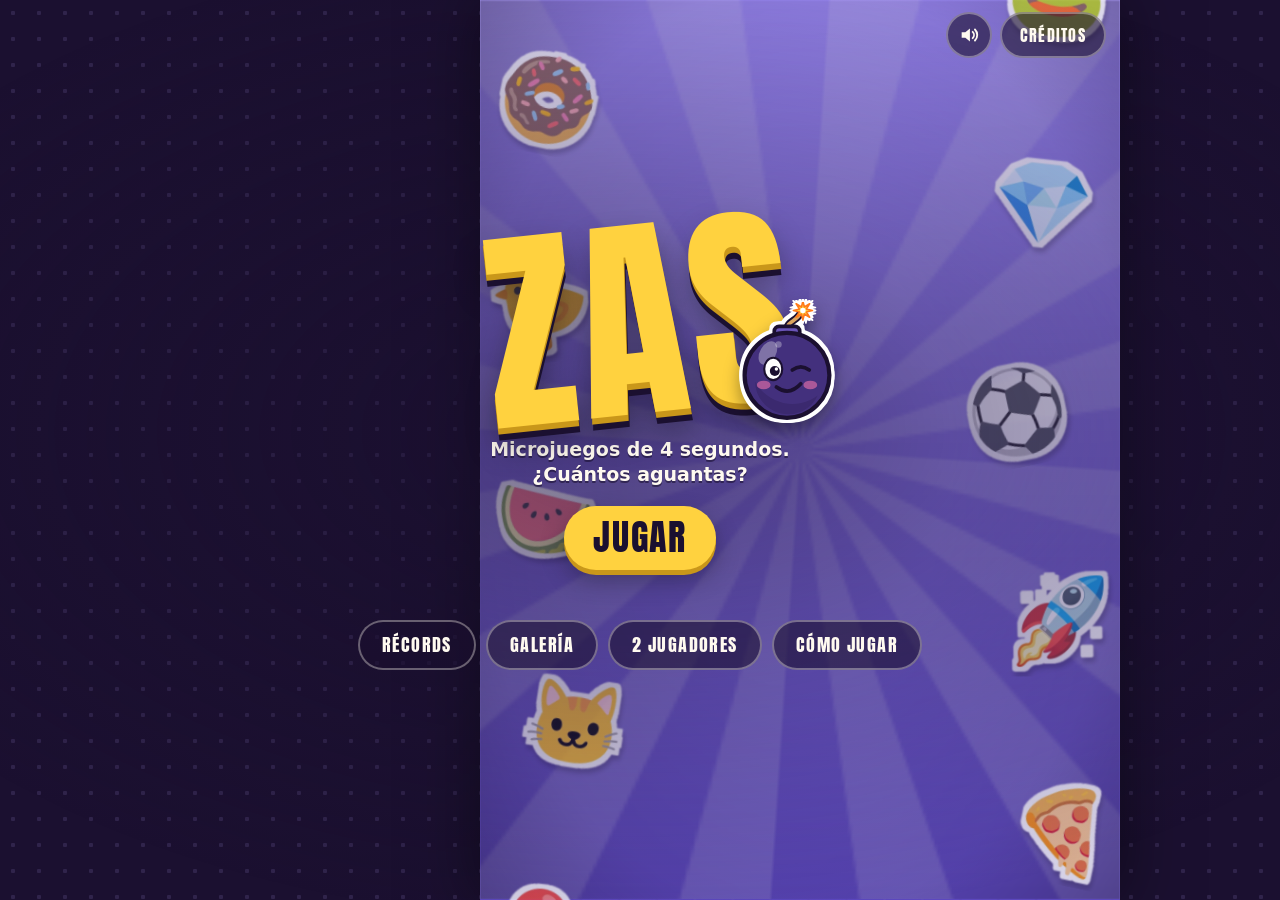
==== index.html @ 97cdffd7 "Visual: mascota Zas, escenarios nuevos, efectos de jefe y velocidad - Zas, la mascota (una bomba con" ====
<!DOCTYPE html>
<html lang="es">
<head>
<meta charset="utf-8">
<meta name="viewport" content="width=device-width, initial-scale=1, maximum-scale=1, minimum-scale=1, user-scalable=no, viewport-fit=cover">
<meta name="theme-color" content="#1b1030">
<meta name="mobile-web-app-capable" content="yes">
<meta name="apple-mobile-web-app-capable" content="yes">
<meta name="apple-mobile-web-app-status-bar-style" content="black-translucent">
<meta name="description" content="Microjuegos de 4 segundos. ¿Cuántos aguantas?">
<meta property="og:title" content="ZAS">
<meta property="og:description" content="Microjuegos de 4 segundos. ¿Cuántos aguantas?">
<title>ZAS</title>
<link rel="icon" href="data:image/svg+xml,%3Csvg xmlns='http://www.w3.org/2000/svg' viewBox='0 0 64 64'%3E%3Crect width='64' height='64' rx='14' fill='%231b1030'/%3E%3Cpath d='M36 6 L14 36 H30 L26 58 L50 26 H33 Z' fill='%23ffd23f' stroke='%23c9971a' stroke-width='3' stroke-linejoin='round'/%3E%3C/svg%3E">
<link rel="preload" href="fuentes/anton-latin.woff2" as="font" type="font/woff2" crossorigin>
<link rel="stylesheet" href="estilo.css">
</head>
<body>

<div id="juego"></div>

<div id="cargando" class="capa">
  <img class="zas-carga" src="assets/zas-feliz.svg" alt="" width="200" height="224">
  <p class="carga-titulo">ZAS</p>
  <div class="barra-carga" role="progressbar" aria-label="Cargando"><div id="barra-carga"></div></div>
  <p id="carga-texto" class="carga-texto">Cargando</p>
</div>

<section id="titulo" class="capa" hidden>
  <div class="logo">
    <h1>ZAS</h1>
    <img class="zas-titulo" src="assets/zas-guino.svg" alt="" width="200" height="224">
  </div>
  <p class="bajada">Microjuegos de 4 segundos.<br>¿Cuántos aguantas?</p>
  <button id="btn-jugar" class="cta" type="button">Jugar</button>
  <p id="titulo-record" class="record"></p>
  <div class="fila-botones">
    <button class="boton texto ancho" data-accion="records" type="button">Récords</button>
    <button class="boton texto ancho" data-accion="galeria" type="button">Galería</button>
    <button class="boton texto ancho" data-accion="duelo" type="button">2 jugadores</button>
    <button class="boton texto ancho" data-accion="practica" type="button">Cómo jugar</button>
  </div>
  <div class="esquina">
    <button class="boton icono" data-accion="sonido" type="button"></button>
    <button class="boton texto" data-accion="creditos" type="button">Créditos</button>
  </div>
</section>

<button id="saltar" class="boton texto saltar" type="button" hidden>Saltar práctica ›</button>
<button id="btn-pausa" class="boton icono btn-pausa" type="button" aria-label="Pausa" hidden><svg viewBox="0 0 24 24" aria-hidden="true"><rect x="6" y="5" width="4" height="14" rx="1.2" fill="currentColor"/><rect x="14" y="5" width="4" height="14" rx="1.2" fill="currentColor"/></svg></button>

<section id="fin" class="capa" hidden>
  <canvas id="fin-medalla" class="medalla" width="304" height="304" hidden></canvas>
  <img id="fin-zas" class="medalla zas-fin" src="assets/zas-feliz.svg" alt="" width="200" height="224" hidden>
  <p class="causa">¡Se acabó!</p>
  <p id="fin-micro" class="fin-micro"></p>
  <p id="fin-puntos" class="puntos"></p>
  <p id="fin-detalle" class="detalle"></p>
  <p id="fin-veredicto" class="bajada"></p>
  <p id="fin-record" class="record"></p>
  <button id="anotar-luego" class="boton texto chico subrayado" type="button" hidden>Anotar mi nombre en la tabla</button>
  <div id="fin-nombre" class="caja-nombre" hidden>
    <p class="caja-titulo">¡Entraste a la tabla de récords!</p>
    <form id="form-nombre" class="fila-nombre">
      <input id="nombre" type="text" maxlength="10" autocomplete="off" autocapitalize="characters" spellcheck="false" enterkeyhint="done" placeholder="TU NOMBRE" aria-label="Tu nombre">
      <button class="boton texto primario" type="submit">Guardar</button>
    </form>
    <p id="nombre-error" class="nombre-error" role="alert" hidden>Ese nombre no se puede usar. Prueba con otro.</p>
    <button id="no-guardar" class="boton texto chico" type="button">No, gracias</button>
  </div>
  <button id="fin-cta" class="cta" type="button">Jugar otra vez</button>
  <div class="fila-botones">
    <button class="boton texto ancho" data-accion="menu" type="button">Menú</button>
    <button class="boton texto ancho solo-partida" data-accion="records" type="button">Récords</button>
    <button class="boton texto ancho solo-galeria" data-accion="galeria" type="button">Galería</button>
  </div>
  <div class="esquina">
    <button class="boton icono" data-accion="sonido" type="button"></button>
  </div>
</section>

<!-- Duelo: entre turno y turno se pasa el teléfono -->
<section id="turno" class="capa" hidden>
  <p class="turno-de">Turno de</p>
  <p id="turno-quien" class="grande turno-quien"></p>
  <p id="turno-marcador" class="record turno-marcador"></p>
  <p id="turno-aviso" class="bajada">Pásale el teléfono y toca cuando esté listo.</p>
  <button id="turno-listo" class="cta" type="button">¡Listo!</button>
</section>

<section id="pausa" class="capa" hidden>
  <p id="pausa-cuenta" class="cuenta" aria-live="assertive"></p>
  <p class="grande">Pausa</p>
  <p class="cta"><span class="solo-tactil">Toca para seguir</span><span class="solo-mouse">Haz clic para seguir</span></p>
  <div class="fila-botones">
    <button class="boton texto ancho" data-accion="menu" type="button">Menú principal</button>
  </div>
</section>

<section id="records" class="panel" hidden role="dialog" aria-modal="true" aria-labelledby="records-titulo">
  <div class="panel-cuerpo desplazable">
    <h2 id="records-titulo">Récords</h2>
    <p id="nota-tabla" class="nota-tabla">Los 10 mejores puntajes.</p>
    <ol id="tabla" class="tabla"></ol>
    <p id="tabla-vacia" class="nota-tabla" hidden>Todavía no hay récords. ¡Juega una partida!</p>
    <button id="cerrar-records" class="boton texto" type="button">Cerrar</button>
  </div>
</section>

<section id="galeria" class="panel" hidden role="dialog" aria-modal="true" aria-labelledby="galeria-titulo">
  <div class="panel-cuerpo desplazable cuerpo-galeria">
    <h2 id="galeria-titulo">Galería</h2>
    <p id="galeria-nota" class="nota-tabla"></p>
    <div id="galeria-grilla" class="grilla"></div>
    <button id="cerrar-galeria" class="boton texto" type="button">Cerrar</button>
  </div>
</section>

<section id="creditos" class="panel" hidden role="dialog" aria-modal="true" aria-labelledby="creditos-titulo">
  <div class="panel-cuerpo desplazable">
    <h2 id="creditos-titulo">ZAS</h2>
    <p>Hecho para el torneo del colegio.</p>

    <h3>Cómo se juega</h3>
    <ul>
      <li>Aparece una orden: <b>¡ATRAPA!</b>, <b>¡CORTA!</b>, <b>¡ESQUIVA!</b>… Tienes unos segundos para cumplirla.</li>
      <li>Se juega solo con el dedo (o el mouse): tocar, arrastrar, deslizar, mantener presionado, girar en círculos o dibujar una vuelta.</li>
      <li>Tienes 4 vidas. Cada cierto tiempo todo va <b>más rápido</b>.</li>
      <li>Cada microjuego superado da puntos: más si lo terminas rápido y más a mayor velocidad. Los jefes valen el triple.</li>
      <li><b>Racha:</b> con 5 seguidos sin fallar, los puntos valen ×1,5; con 10, ×2.</li>
      <li>En el microjuego 8 aparece el primer <b>JEFE</b>, y después cada 12: si lo ganas, vida extra.</li>
      <li>La primera vez que te sale un microjuego, la orden dura un poco más; si es de los difíciles de entender, el juego se detiene y te enseña.</li>
      <li><b>Galería:</b> los microjuegos que ya descubriste, para practicar el que quieras.</li>
      <li><b>2 jugadores:</b> se turnan el mismo teléfono; en cada ronda los dos juegan el mismo microjuego. Gana el que aguanta más.</li>
      <li>Abajo se quema la mecha: cuando llega a la bomba, se acabó el tiempo.</li>
    </ul>

    <h3>Créditos</h3>
    <dl>
      <dt>Dibujos</dt>
      <dd>Noto Emoji, de Google — licencia Apache 2.0</dd>
      <dt>Música y sonidos</dt>
      <dd>Generados con código mientras juegas.</dd>
      <dt>Motor</dt>
      <dd>Phaser 3.90 — licencia MIT — phaser.io</dd>
      <dt>Tipografía</dt>
      <dd>Anton, de The Anton Project Authors — SIL Open Font License 1.1</dd>
      <dt>Inspiración</dt>
      <dd>WarioWare, de Nintendo</dd>
    </dl>

    <button id="cerrar-creditos" class="boton texto" type="button">Cerrar</button>
  </div>
</section>

<div id="gira" class="capa" hidden>
  <div class="telefono" aria-hidden="true"></div>
  <p class="grande">Gira el teléfono</p>
  <p class="bajada">ZAS se juega en vertical.</p>
</div>

<div id="error" class="capa" hidden>
  <p class="grande">No se puede jugar aquí</p>
  <p class="bajada">Este navegador no tiene WebGL activado. Prueba con Chrome, Firefox o Safari actualizados.</p>
</div>

<!-- Phaser va dentro del repo: el día del torneo no dependemos de ningún CDN. -->
<script src="vendor/phaser.min.js"></script>
<script type="module" src="js/main.js"></script>
</body>
</html>
---- estilo.css ----
/* ==========================================================================
   estilo.css — la interfaz de ZAS
   Colores fuertes y letras enormes: se tiene que leer desde lejos, en el
   stand, en un celular ajeno.
   ========================================================================== */

@font-face {
  font-family: 'Anton';
  src: url('fuentes/anton-latin.woff2') format('woff2');
  font-display: block;
}

:root {
  --noche:   #1b1030;
  --noche-2: #261844;
  --crema:   #fffaf0;
  --oro:     #ffd23f;
  --coral:   #ff6b6b;
  --menta:   #3ddc84;
  --lila:    #b9a8ff;
  --display: 'Anton', Impact, 'Arial Narrow Bold', sans-serif;
  --texto:   system-ui, -apple-system, 'Segoe UI', Roboto, 'Helvetica Neue', sans-serif;
}

* { margin: 0; padding: 0; box-sizing: border-box; }
[hidden] { display: none !important; }

html, body {
  width: 100%;
  height: 100%;
  overflow: hidden;
  /* En la computadora el juego es una franja vertical: a los costados, lunares. */
  background-color: var(--noche);
  background-image: radial-gradient(rgba(185, 168, 255, 0.13) 2px, transparent 2.5px);
  background-size: 26px 26px;
  color: var(--crema);
  font-family: var(--texto);
  overscroll-behavior: none;
  touch-action: none;
  -webkit-user-select: none;
  user-select: none;
  -webkit-touch-callout: none;
  -webkit-tap-highlight-color: transparent;
}

#juego {
  position: fixed;
  inset: 0;
  display: flex;
  align-items: center;
  justify-content: center;
}
#juego canvas { display: block; box-shadow: 0 0 60px rgba(0, 0, 0, 0.5); }

body:not(.tactil) .solo-tactil { display: none; }
body.tactil .solo-mouse { display: none; }

/* --- Capas ----------------------------------------------------------------- */
.capa {
  position: fixed;
  inset: 0;
  z-index: 10;
  display: flex;
  flex-direction: column;
  align-items: center;
  justify-content: center;
  gap: 10px;
  padding: max(16px, env(safe-area-inset-top)) max(20px, env(safe-area-inset-right))
           max(16px, env(safe-area-inset-bottom)) max(20px, env(safe-area-inset-left));
  text-align: center;
}

/* Carga: Zas con su mecha, el nombre y una barra de avance */
#cargando { gap: 14px; }
.zas-carga {
  width: clamp(110px, 30vw, 150px);
  height: auto;
  filter: drop-shadow(0 8px 10px rgba(0, 0, 0, 0.35));
  animation: saltito 0.9s ease-in-out infinite;
}
@keyframes saltito {
  0%, 100% { transform: translateY(0) rotate(-4deg); }
  50% { transform: translateY(-14px) rotate(4deg); }
}
.carga-titulo {
  font-family: var(--display);
  font-size: clamp(56px, 18vw, 84px);
  line-height: 1;
  color: var(--oro);
  transform: rotate(-6deg);
  text-shadow: 0 5px 0 #c9971a, 0 10px 0 var(--noche);
}
.barra-carga {
  width: min(240px, 64vw);
  height: 14px;
  border-radius: 999px;
  background: rgba(255, 250, 240, 0.12);
  border: 2px solid rgba(255, 250, 240, 0.25);
  overflow: hidden;
}
#barra-carga {
  width: 4%;
  height: 100%;
  border-radius: 999px;
  background: linear-gradient(90deg, #ff9f1c, var(--oro));
  transition: width 0.25s ease-out;
}
.carga-texto {
  font-family: var(--display);
  font-size: 16px;
  letter-spacing: 0.18em;
  text-transform: uppercase;
  color: var(--lila);
}

/* Zas en el HTML: con el mismo borde blanco de "sticker" que en el juego */
.zas-titulo, .zas-fin {
  filter: drop-shadow(3px 0 0 #fff) drop-shadow(-3px 0 0 #fff) drop-shadow(0 3px 0 #fff) drop-shadow(0 -3px 0 #fff)
    drop-shadow(0 8px 8px rgba(0, 0, 0, 0.35));
}

.grande {
  font-family: var(--display);
  font-size: clamp(40px, 12vw, 72px);
  line-height: 1;
  text-transform: uppercase;
}

.bajada {
  font-size: clamp(15px, 4.2vw, 19px);
  line-height: 1.35;
  color: var(--crema);
  max-width: 26ch;
  text-wrap: balance;
  text-shadow: 0 2px 0 rgba(27, 16, 48, 0.6);
}

.cta {
  appearance: none;
  border: 0;
  cursor: pointer;
  touch-action: manipulation;
  font-family: var(--display);
  font-size: clamp(24px, 7.5vw, 36px);
  text-transform: uppercase;
  letter-spacing: 0.05em;
  color: var(--noche);
  background: var(--oro);
  padding: 0.12em 0.8em 0.16em;
  border-radius: 999px;
  box-shadow: 0 5px 0 #c9971a, 0 10px 24px rgba(0, 0, 0, 0.3);
  animation: latir 1.1s ease-in-out infinite;
}

.record {
  font-size: clamp(14px, 3.8vw, 17px);
  font-weight: 600;
  color: var(--crema);
  opacity: 0.9;
  font-variant-numeric: tabular-nums;
  text-shadow: 0 2px 0 rgba(27, 16, 48, 0.6);
}

@keyframes latir {
  0%, 100% { transform: scale(1); }
  50% { transform: scale(1.06); }
}

/* --- Título ------------------------------------------------------------------ */
#titulo {
  background: radial-gradient(ellipse 70% 55% at 50% 48%, rgba(27, 16, 48, 0.55) 0%, rgba(27, 16, 48, 0) 100%);
  gap: clamp(10px, 2.4vh, 18px);
}

.logo { position: relative; }
/* Zas, asomado al lado del logo */
.zas-titulo {
  position: absolute;
  right: -14%;
  bottom: -6%;
  width: 34%;
  height: auto;
  animation: saludo 2.6s ease-in-out infinite;
}
@keyframes saludo {
  0%, 100% { transform: rotate(10deg) translateY(0); }
  50% { transform: rotate(18deg) translateY(-8px); }
}
#titulo h1 {
  font-family: var(--display);
  font-weight: 400;
  font-size: clamp(120px, 42vw, 220px);
  line-height: 0.82;
  color: var(--oro);
  letter-spacing: 0.02em;
  transform: rotate(-6deg);
  text-shadow: 0 6px 0 #c9971a, 0 12px 0 var(--noche), 0 18px 30px rgba(0, 0, 0, 0.35);
  animation: sacudon 2.6s ease-in-out infinite;
}
@keyframes sacudon {
  0%, 82%, 100% { transform: rotate(-6deg) scale(1); }
  86% { transform: rotate(-10deg) scale(1.08); }
  90% { transform: rotate(-3deg) scale(1.04); }
  94% { transform: rotate(-7deg) scale(1); }
}

#titulo .bajada { font-weight: 600; margin-top: 8px; }

.esquina {
  position: absolute;
  top: max(12px, env(safe-area-inset-top));
  right: calc(var(--col-der, 0px) + max(14px, env(safe-area-inset-right)));
  display: flex;
  gap: 8px;
}

/* --- Botones ----------------------------------------------------------------- */
.boton {
  appearance: none;
  border: 2px solid rgba(255, 250, 240, 0.35);
  background: rgba(27, 16, 48, 0.6);
  color: var(--crema);
  border-radius: 999px;
  cursor: pointer;
  display: inline-flex;
  align-items: center;
  justify-content: center;
  touch-action: manipulation;
}
.boton.icono { width: 46px; height: 46px; }
.boton.icono svg { width: 22px; height: 22px; }
.boton.texto {
  height: 46px;
  padding: 0 18px;
  font-family: var(--display);
  font-size: 16px;
  letter-spacing: 0.08em;
  text-transform: uppercase;
}
.boton:hover { background: rgba(27, 16, 48, 0.85); }

/* Botones sobre el juego, en las esquinas de la columna del juego (en la
   computadora el juego es una franja: --col-izq/--col-der los acomodan) */
.saltar, .btn-pausa {
  position: fixed;
  top: max(12px, env(safe-area-inset-top));
  z-index: 20;
}
.saltar { right: calc(var(--col-der, 0px) + max(14px, env(safe-area-inset-right))); }
.btn-pausa { left: calc(var(--col-izq, 0px) + max(14px, env(safe-area-inset-left))); }
.boton.ancho { height: 50px; padding: 0 22px; font-size: 18px; }
.boton.primario { background: var(--oro); color: var(--noche); border-color: var(--oro); }
.boton.primario:hover { background: #ffe07a; }
.boton.chico { height: 36px; font-size: 14px; border-color: transparent; background: transparent; opacity: 0.8; }

.fila-botones {
  display: flex;
  flex-wrap: wrap;
  justify-content: center;
  gap: 10px;
  margin-top: clamp(6px, 1.6vh, 14px);
}
.boton:focus-visible { outline: 3px solid var(--oro); outline-offset: 2px; }

/* --- Fin de partida ------------------------------------------------------------ */
#fin {
  background: radial-gradient(ellipse at center, rgba(27, 16, 48, 0.75) 0%, rgba(27, 16, 48, 0.45) 75%);
  gap: clamp(4px, 1.4vh, 10px);
}
.causa {
  font-family: var(--display);
  font-size: clamp(26px, min(10vw, 6vh), 48px);
  text-transform: uppercase;
  letter-spacing: 0.04em;
  color: var(--coral);
  transform: rotate(-3deg);
}
.puntos {
  font-family: var(--display);
  /* También según el alto: al final hay más cosas (nombre, botones) */
  font-size: clamp(64px, min(36vw, 19vh), 200px);
  line-height: 0.9;
  color: var(--oro);
  font-variant-numeric: tabular-nums;
  text-shadow: 0 6px 0 #c9971a, 0 12px 26px rgba(0, 0, 0, 0.35);
}
.detalle {
  font-family: var(--display);
  font-size: clamp(18px, 5.4vw, 24px);
  letter-spacing: 0.05em;
  text-transform: uppercase;
  color: var(--crema);
}
#fin .bajada { margin-top: 6px; }
.medalla {
  width: clamp(56px, min(26vw, 13vh), 140px);
  height: auto;
  animation: medalla 0.6s cubic-bezier(.2, 1.6, .5, 1) both, flotar 2.4s ease-in-out 0.6s infinite;
}
@keyframes medalla { from { transform: scale(0) rotate(-40deg); } to { transform: scale(1) rotate(0); } }
@keyframes flotar { 0%, 100% { transform: translateY(0) rotate(-4deg); } 50% { transform: translateY(-8px) rotate(4deg); } }
#fin .record.nuevo {
  font-family: var(--display);
  font-size: clamp(24px, 7vw, 32px);
  letter-spacing: 0.04em;
  text-transform: uppercase;
  color: var(--menta);
  opacity: 1;
  animation: latir 0.8s ease-in-out infinite;
}
#fin .cta { margin-top: clamp(6px, 2vh, 22px); }
#fin.pidiendo #fin-veredicto { display: none; }      /* mientras se escribe el nombre, menos texto */
/* En qué microjuego se perdió */
.fin-micro {
  font-family: var(--display);
  font-size: clamp(15px, 4.4vw, 20px);
  letter-spacing: 0.05em;
  text-transform: uppercase;
  color: var(--crema);
  opacity: 0.85;
  margin-top: -4px;
}
.fin-micro b { color: var(--oro); font-weight: 400; }
.boton.subrayado { text-decoration: underline; text-underline-offset: 4px; opacity: 0.95; }

#pausa { background: rgba(27, 16, 48, 0.78); cursor: pointer; }
/* Al seguir: 3, 2, 1 (la partida sigue a mitad de la mecha: que nadie pierda por sorpresa) */
.cuenta { display: none; }
#pausa.contando > * { display: none; }
#pausa.contando .cuenta {
  display: block;
  font-family: var(--display);
  font-size: clamp(120px, 40vw, 200px);
  line-height: 1;
  color: var(--oro);
  text-shadow: 0 6px 0 #c9971a, 0 12px 26px rgba(0, 0, 0, 0.35);
}
.cuenta.pum { animation: pum 0.6s cubic-bezier(.2, 1.6, .5, 1) both; }
@keyframes pum { from { transform: scale(1.8); opacity: 0; } 30% { opacity: 1; } to { transform: scale(1); } }

/* --- Nombre para la tabla (al final) ------------------------------------------ */
.caja-nombre {
  display: flex;
  flex-direction: column;
  align-items: center;
  gap: 8px;
  padding: 14px 16px 8px;
  border-radius: 18px;
  background: rgba(27, 16, 48, 0.85);
  border: 2px solid var(--oro);
  cursor: default;
  animation: medalla 0.4s cubic-bezier(.2, 1.6, .5, 1) both;
}
.caja-titulo {
  font-family: var(--display);
  font-size: clamp(18px, 5.4vw, 24px);
  letter-spacing: 0.04em;
  text-transform: uppercase;
  color: var(--oro);
}
.fila-nombre { display: flex; gap: 8px; align-items: center; }
#nombre {
  width: 12ch;
  height: 46px;
  padding: 0 12px;
  font-family: var(--display);
  font-size: 22px;
  letter-spacing: 0.02em;
  text-transform: uppercase;
  text-align: center;
  color: var(--crema);
  background: var(--noche);
  border: 2px solid rgba(255, 250, 240, 0.4);
  border-radius: 12px;
  -webkit-user-select: text;
  user-select: text;
  touch-action: manipulation;
}
#nombre:focus { outline: none; border-color: var(--oro); }
#nombre::placeholder { color: rgba(255, 250, 240, 0.35); }
.nombre-error { font-size: 14px; font-weight: 600; color: var(--coral); max-width: 30ch; }
#nombre.temblar { border-color: var(--coral); animation: temblar 0.35s ease-in-out; }
@keyframes temblar { 20%, 60% { transform: translateX(-6px); } 40%, 80% { transform: translateX(6px); } }

/* --- Tabla de récords ------------------------------------------------------------ */
.nota-tabla { color: #cfc3f5; margin-bottom: 10px; }
.tabla { list-style: none; display: flex; flex-direction: column; gap: 4px; counter-reset: puesto; }
.panel-cuerpo .tabla li {
  display: grid;
  grid-template-columns: 2.2em 1fr auto 3.2em;
  align-items: center;
  gap: 8px;
  padding: 7px 10px;
  border-radius: 10px;
  background: rgba(255, 250, 240, 0.05);
  font-variant-numeric: tabular-nums;
}
.panel-cuerpo .tabla li::before { display: none; }
.panel-cuerpo .tabla li.cabeza { background: none; padding-top: 0; padding-bottom: 0; font-size: 12px; letter-spacing: 0.08em; text-transform: uppercase; color: #a99bd8; }
.tabla .pos { font-family: var(--display); font-size: 20px; color: var(--oro); }
.tabla .nom { font-family: var(--display); font-size: 19px; letter-spacing: 0.04em; color: var(--crema); overflow: hidden; text-overflow: ellipsis; white-space: nowrap; }
.tabla .pts { font-family: var(--display); font-size: 19px; color: var(--crema); text-align: right; }
.tabla .ron { text-align: right; color: #cfc3f5; }
.panel-cuerpo .tabla li.yo { background: rgba(255, 210, 63, 0.2); outline: 2px solid var(--oro); }
.tabla li:nth-child(2) .pos { font-size: 24px; }   /* el primer puesto */

/* --- Galería: todos los microjuegos (los que no viste, con signo de pregunta) --- */
.cuerpo-galeria { width: min(640px, 100%); padding: 18px 14px 20px; }
.grilla {
  display: grid;
  grid-template-columns: repeat(auto-fill, minmax(84px, 1fr));
  gap: 6px;
}
.ficha {
  appearance: none;
  border: 2px solid rgba(255, 250, 240, 0.14);
  background: rgba(255, 250, 240, 0.06);
  border-radius: 14px;
  padding: 8px 4px 6px;
  color: var(--crema);
  display: flex;
  flex-direction: column;
  align-items: center;
  gap: 2px;
  cursor: pointer;
  touch-action: manipulation;
  font: inherit;
}
.ficha:hover { background: rgba(255, 250, 240, 0.12); }
.ficha:focus-visible { outline: 3px solid var(--oro); outline-offset: 2px; }
.ficha canvas { width: 50px; height: 50px; }
.ficha .nom-ficha {
  font-family: var(--display);
  font-size: 12px;
  letter-spacing: 0.02em;
  line-height: 1.15;
  text-transform: uppercase;
  text-align: center;
  min-height: 2.3em;
  display: flex;
  align-items: center;
}
.ficha .mejor-ficha { font-size: 12px; color: var(--oro); font-weight: 700; min-height: 1.2em; }
.ficha.jefe { border-color: rgba(255, 77, 90, 0.6); }
.ficha.bloqueada { cursor: default; opacity: 0.55; }
.ficha.bloqueada canvas { filter: brightness(0) invert(0.18); }

/* El final de una práctica de la galería o de un duelo (sin tabla ni medalla) */
#fin:not(.galeria) .solo-galeria { display: none; }
#fin.galeria .solo-partida, #fin.galeria .medalla, #fin.galeria #fin-record, #fin.galeria #anotar-luego,
#fin.galeria #fin-nombre,
#fin.duelo .solo-partida, #fin.duelo .medalla, #fin.duelo #fin-record, #fin.duelo #anotar-luego,
#fin.duelo #fin-nombre { display: none; }
#fin.duelo .puntos { font-size: clamp(56px, min(26vw, 14vh), 150px); }

/* --- Duelo: pasar el teléfono -------------------------------------------------- */
#turno { background: rgba(27, 16, 48, 0.82); gap: 12px; }
.turno-de {
  font-family: var(--display);
  font-size: clamp(20px, 6vw, 28px);
  letter-spacing: 0.08em;
  text-transform: uppercase;
  color: var(--crema);
  opacity: 0.85;
}
.turno-quien { font-size: clamp(54px, 17vw, 96px); text-shadow: 0 6px 0 rgba(0, 0, 0, 0.35); }
.turno-quien.j1 { color: #6fb1ff; }
.turno-quien.j2 { color: var(--coral); }
.turno-marcador { display: flex; flex-direction: column; line-height: 1.5; }
.turno-marcador .corazones { color: var(--coral); letter-spacing: 0.1em; font-size: 1.15em; }
.turno-marcador .sin-vidas { color: var(--coral); }
#turno .cta { margin-top: 10px; }

/* --- Créditos ------------------------------------------------------------------ */
.panel {
  position: fixed;
  inset: 0;
  z-index: 30;
  display: flex;
  align-items: center;
  justify-content: center;
  padding: 16px;
  background: rgba(10, 6, 20, 0.8);
}
.panel-cuerpo {
  width: min(520px, 100%);
  max-height: 88vh;
  overflow-y: auto;
  touch-action: pan-y;
  -webkit-user-select: text;
  user-select: text;
  background: var(--noche-2);
  border: 2px solid rgba(255, 250, 240, 0.14);
  border-radius: 16px;
  padding: 22px 24px 24px;
  font-size: 15px;
  line-height: 1.55;
  color: #e6ddff;
  text-align: left;
}
.panel-cuerpo h2 {
  font-family: var(--display);
  font-weight: 400;
  font-size: 48px;
  line-height: 1;
  color: var(--oro);
  margin-bottom: 4px;
}
.panel-cuerpo h3 {
  font-family: var(--display);
  font-weight: 400;
  font-size: 17px;
  letter-spacing: 0.1em;
  text-transform: uppercase;
  color: var(--menta);
  margin: 18px 0 6px;
}
.panel-cuerpo ul { list-style: none; display: flex; flex-direction: column; gap: 4px; }
.panel-cuerpo li { padding-left: 14px; position: relative; }
.panel-cuerpo li::before {
  content: '';
  position: absolute;
  left: 0; top: 0.72em;
  width: 6px; height: 2px;
  background: var(--oro);
}
.panel-cuerpo b { color: var(--crema); font-weight: 600; }
.panel-cuerpo dl { display: grid; grid-template-columns: 1fr; gap: 0; }
.panel-cuerpo dt { color: var(--crema); font-weight: 600; }
.panel-cuerpo dd { margin-bottom: 8px; }
.panel-cuerpo .boton { margin-top: 18px; }

/* --- Poné el teléfono derecho ------------------------------------------------ */
#gira { z-index: 40; background: var(--noche); gap: 16px; }
.telefono {
  width: 78px;
  height: 46px;
  border: 4px solid var(--oro);
  border-radius: 9px;
  animation: enderezar 2.4s ease-in-out infinite;
}
@keyframes enderezar {
  0%, 40%   { transform: rotate(0deg); }
  60%, 100% { transform: rotate(90deg); }
}

#error { z-index: 50; background: var(--noche); }

@media (prefers-reduced-motion: reduce) {
  .cta, #fin .record.nuevo, .telefono, #titulo h1, .medalla, .caja-nombre, .cuenta.pum, .zas-carga, .zas-titulo { animation: none; }
}
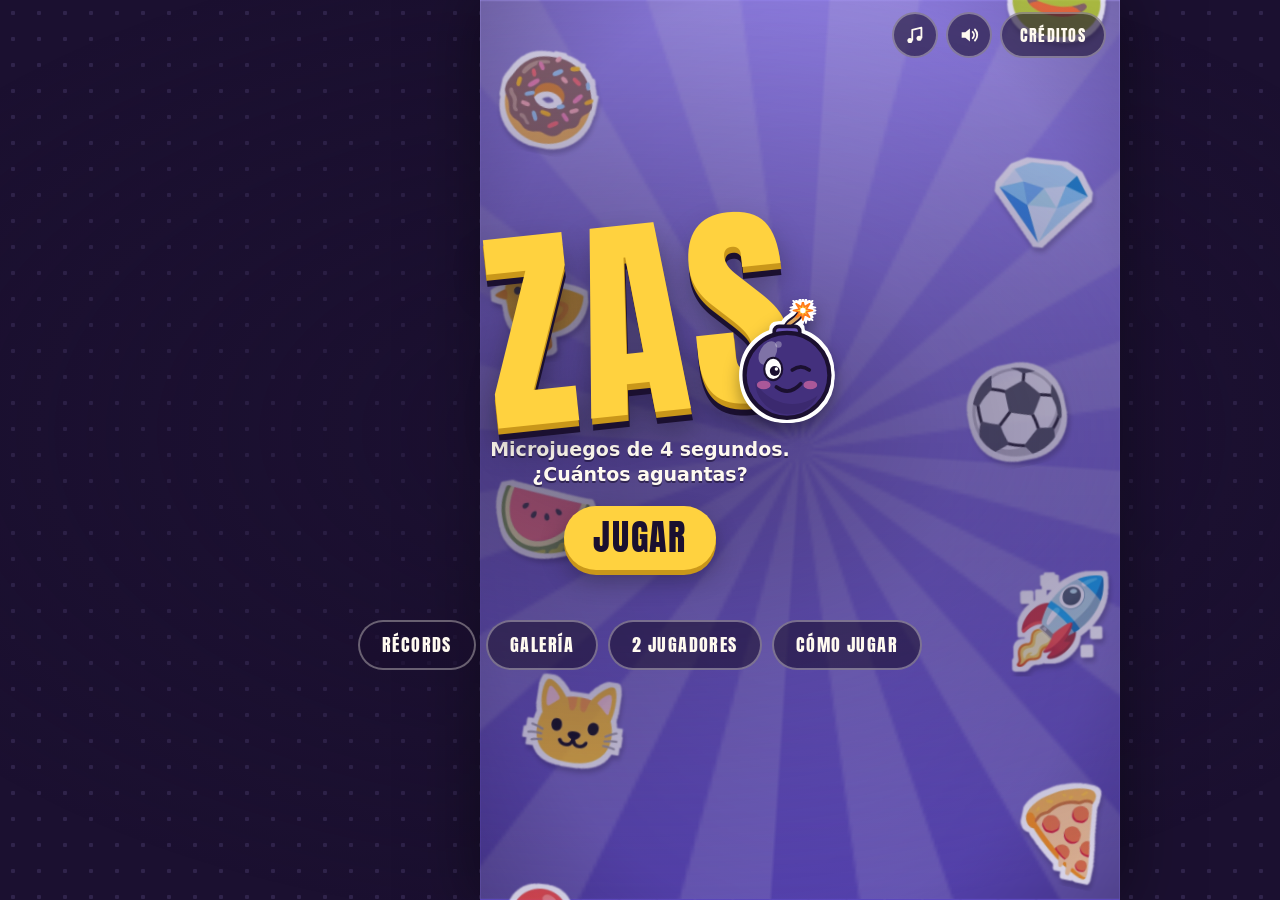
==== commit 7c7aab9d: "Sonido rehecho, Zas en el final y en el cartel, barra de carga real Sonido (js/motor/Audio.js): - Mú" ====
--- a/index.html
+++ b/index.html
@@ -41,6 +41,7 @@
     <button class="boton texto ancho" data-accion="practica" type="button">Cómo jugar</button>
   </div>
   <div class="esquina">
+    <button class="boton icono" data-accion="musica" type="button"></button>
     <button class="boton icono" data-accion="sonido" type="button"></button>
     <button class="boton texto" data-accion="creditos" type="button">Créditos</button>
   </div>
@@ -75,6 +76,7 @@
     <button class="boton texto ancho solo-galeria" data-accion="galeria" type="button">Galería</button>
   </div>
   <div class="esquina">
+    <button class="boton icono" data-accion="musica" type="button"></button>
     <button class="boton icono" data-accion="sonido" type="button"></button>
   </div>
 </section>
@@ -94,6 +96,10 @@
   <p class="cta"><span class="solo-tactil">Toca para seguir</span><span class="solo-mouse">Haz clic para seguir</span></p>
   <div class="fila-botones">
     <button class="boton texto ancho" data-accion="menu" type="button">Menú principal</button>
+  </div>
+  <div class="esquina">
+    <button class="boton icono" data-accion="musica" type="button"></button>
+    <button class="boton icono" data-accion="sonido" type="button"></button>
   </div>
 </section>
 
@@ -140,7 +146,7 @@
       <dt>Dibujos</dt>
       <dd>Noto Emoji, de Google — licencia Apache 2.0</dd>
       <dt>Música y sonidos</dt>
-      <dd>Generados con código mientras juegas.</dd>
+      <dd>Generados con código mientras juegas. (En el iPhone, si no suena, revisa el interruptor de silencio.)</dd>
       <dt>Motor</dt>
       <dd>Phaser 3.90 — licencia MIT — phaser.io</dd>
       <dt>Tipografía</dt>
--- a/estilo.css
+++ b/estilo.css
@@ -229,6 +229,7 @@
 }
 .boton.icono { width: 46px; height: 46px; }
 .boton.icono svg { width: 22px; height: 22px; }
+.boton.icono.apagado { opacity: 0.6; }
 .boton.texto {
   height: 46px;
   padding: 0 18px;
@@ -447,9 +448,9 @@
 
 /* El final de una práctica de la galería o de un duelo (sin tabla ni medalla) */
 #fin:not(.galeria) .solo-galeria { display: none; }
-#fin.galeria .solo-partida, #fin.galeria .medalla, #fin.galeria #fin-record, #fin.galeria #anotar-luego,
+#fin.galeria .solo-partida, #fin.galeria #fin-medalla, #fin.galeria #fin-record, #fin.galeria #anotar-luego,
 #fin.galeria #fin-nombre,
-#fin.duelo .solo-partida, #fin.duelo .medalla, #fin.duelo #fin-record, #fin.duelo #anotar-luego,
+#fin.duelo .solo-partida, #fin.duelo #fin-medalla, #fin.duelo #fin-record, #fin.duelo #anotar-luego,
 #fin.duelo #fin-nombre { display: none; }
 #fin.duelo .puntos { font-size: clamp(56px, min(26vw, 14vh), 150px); }
 
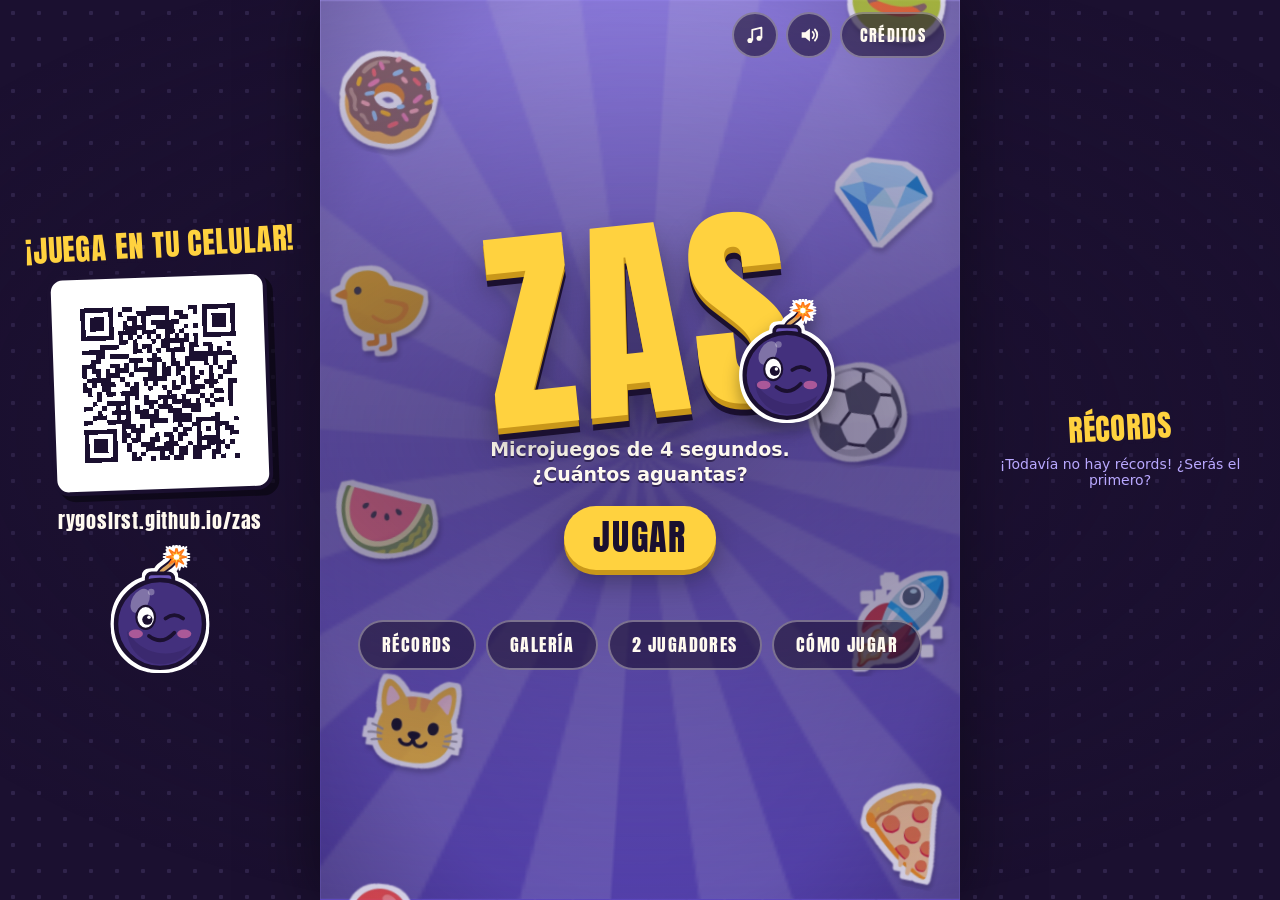
==== commit 43f36ba5: "Comodidad: compartir, vista previa, instalable y sin internet; modo stand - Compartir en el final: i" ====
--- a/index.html
+++ b/index.html
@@ -8,16 +8,44 @@
 <meta name="apple-mobile-web-app-capable" content="yes">
 <meta name="apple-mobile-web-app-status-bar-style" content="black-translucent">
 <meta name="description" content="Microjuegos de 4 segundos. ¿Cuántos aguantas?">
+<!-- Vista previa del link (WhatsApp, Instagram...): necesita la dirección completa -->
+<meta property="og:type" content="website">
+<meta property="og:url" content="https://rygoslrst.github.io/zas/">
 <meta property="og:title" content="ZAS">
 <meta property="og:description" content="Microjuegos de 4 segundos. ¿Cuántos aguantas?">
+<meta property="og:locale" content="es_CL">
+<meta property="og:image" content="https://rygoslrst.github.io/zas/assets/vista-previa.jpg">
+<meta property="og:image:width" content="1200">
+<meta property="og:image:height" content="630">
+<meta property="og:image:alt" content="ZAS: microjuegos de 4 segundos">
+<meta name="twitter:card" content="summary_large_image">
 <title>ZAS</title>
-<link rel="icon" href="data:image/svg+xml,%3Csvg xmlns='http://www.w3.org/2000/svg' viewBox='0 0 64 64'%3E%3Crect width='64' height='64' rx='14' fill='%231b1030'/%3E%3Cpath d='M36 6 L14 36 H30 L26 58 L50 26 H33 Z' fill='%23ffd23f' stroke='%23c9971a' stroke-width='3' stroke-linejoin='round'/%3E%3C/svg%3E">
+<!-- Primero que nada: si algo falla en un teléfono, que quede anotado -->
+<script src="js/errores.js"></script>
+<link rel="manifest" href="manifest.webmanifest">
+<link rel="icon" href="assets/icono.svg" type="image/svg+xml">
+<link rel="icon" href="assets/icono-192.png" type="image/png" sizes="192x192">
+<link rel="apple-touch-icon" href="assets/icono-apple.png">
 <link rel="preload" href="fuentes/anton-latin.woff2" as="font" type="font/woff2" crossorigin>
 <link rel="stylesheet" href="estilo.css">
 </head>
 <body>
 
 <div id="juego"></div>
+
+<!-- A los costados del juego, si hay lugar (la computadora del stand): el QR
+     para jugar en el celular y la tabla de récords en vivo -->
+<aside id="lado-qr" class="lado izq" hidden>
+  <p class="lado-titulo">¡Juega en tu celular!</p>
+  <img class="lado-qr" src="stand/qr.svg" alt="Código QR para abrir ZAS en el celular" width="220" height="220">
+  <p class="lado-url">rygoslrst.github.io/zas</p>
+  <img class="lado-zas" src="assets/zas-guino.svg" alt="" width="200" height="224">
+</aside>
+<aside id="lado-tabla" class="lado der" hidden>
+  <p class="lado-titulo">Récords</p>
+  <ol id="lado-lista" class="lado-lista"></ol>
+  <p id="lado-nota" class="lado-nota"></p>
+</aside>
 
 <div id="cargando" class="capa">
   <img class="zas-carga" src="assets/zas-feliz.svg" alt="" width="200" height="224">
@@ -40,6 +68,7 @@
     <button class="boton texto ancho" data-accion="duelo" type="button">2 jugadores</button>
     <button class="boton texto ancho" data-accion="practica" type="button">Cómo jugar</button>
   </div>
+  <button id="btn-instalar" class="boton texto chico subrayado" type="button" hidden>Instalar en el teléfono</button>
   <div class="esquina">
     <button class="boton icono" data-accion="musica" type="button"></button>
     <button class="boton icono" data-accion="sonido" type="button"></button>
@@ -71,6 +100,7 @@
   </div>
   <button id="fin-cta" class="cta" type="button">Jugar otra vez</button>
   <div class="fila-botones">
+    <button class="boton texto ancho compartir" data-accion="compartir" type="button"><svg viewBox="0 0 24 24" aria-hidden="true"><circle cx="18" cy="5" r="3" fill="currentColor"/><circle cx="6" cy="12" r="3" fill="currentColor"/><circle cx="18" cy="19" r="3" fill="currentColor"/><path d="M8.6 13.5l6.8 4M15.4 6.5l-6.8 4" stroke="currentColor" stroke-width="2"/></svg>Compartir</button>
     <button class="boton texto ancho" data-accion="menu" type="button">Menú</button>
     <button class="boton texto ancho solo-partida" data-accion="records" type="button">Récords</button>
     <button class="boton texto ancho solo-galeria" data-accion="galeria" type="button">Galería</button>
@@ -89,6 +119,14 @@
   <p id="turno-aviso" class="bajada">Pásale el teléfono y toca cuando esté listo.</p>
   <button id="turno-listo" class="cta" type="button">¡Listo!</button>
 </section>
+
+<!-- Modo stand: el juego se juega solo hasta que alguien toca -->
+<div id="demo" class="capa" hidden>
+  <p class="demo-cinta">DEMO</p>
+  <p class="demo-toca"><span class="solo-tactil">¡Toca para jugar!</span><span class="solo-mouse">¡Haz clic para jugar!</span></p>
+</div>
+
+<p id="aviso" class="aviso" role="status" hidden></p>
 
 <section id="pausa" class="capa" hidden>
   <p id="pausa-cuenta" class="cuenta" aria-live="assertive"></p>
--- a/estilo.css
+++ b/estilo.css
@@ -547,6 +547,129 @@
 
 #error { z-index: 50; background: var(--noche); }
 
+/* --- Compartir ---------------------------------------------------------------- */
+.boton.compartir { background: var(--coral); border-color: var(--coral); color: #fff; gap: 8px; }
+.boton.compartir:hover { background: #ff8585; }
+.boton.compartir svg { width: 18px; height: 18px; }
+
+/* Un aviso corto abajo ("¡Copiado!") */
+.aviso {
+  position: fixed;
+  left: 50%;
+  bottom: max(28px, env(safe-area-inset-bottom));
+  transform: translateX(-50%);
+  z-index: 35;
+  max-width: min(440px, calc(100vw - 32px));
+  padding: 12px 20px;
+  border-radius: 14px;
+  background: var(--crema);
+  color: var(--noche);
+  font-weight: 700;
+  text-align: center;
+  box-shadow: 0 8px 24px rgba(0, 0, 0, 0.35);
+  animation: aparecer 0.2s ease-out both;
+}
+@keyframes aparecer { from { transform: translate(-50%, 12px); opacity: 0; } }
+
+/* --- A los costados del juego (si hay lugar): QR y récords en vivo ------------ */
+.lado {
+  position: fixed;
+  top: 50%;
+  z-index: 15;
+  width: var(--ancho-lado, 300px);
+  transform: translate(-50%, -50%);
+  display: flex;
+  flex-direction: column;
+  align-items: center;
+  gap: 12px;
+  text-align: center;
+  pointer-events: none;
+}
+.lado.izq { left: calc(var(--col-izq, 0px) / 2); }
+.lado.der { left: calc(100vw - var(--col-der, 0px) / 2); }
+.lado-titulo {
+  font-family: var(--display);
+  font-size: 30px;
+  line-height: 1.05;
+  letter-spacing: 0.03em;
+  text-transform: uppercase;
+  color: var(--oro);
+  transform: rotate(-3deg);
+  text-shadow: 0 4px 0 var(--noche);
+}
+.lado-qr {
+  width: min(220px, 80%);
+  height: auto;
+  background: #fff;
+  padding: 10px;
+  border-radius: 16px;
+  border: 4px solid var(--noche);
+  box-shadow: 6px 6px 0 rgba(0, 0, 0, 0.45);
+  transform: rotate(-2deg);
+}
+.lado-url { font-family: var(--display); font-size: 20px; letter-spacing: 0.04em; color: var(--crema); }
+.lado-zas {
+  width: 110px;
+  height: auto;
+  filter: drop-shadow(3px 0 0 #fff) drop-shadow(-3px 0 0 #fff) drop-shadow(0 3px 0 #fff) drop-shadow(0 -3px 0 #fff);
+  animation: saludo 2.6s ease-in-out infinite;
+}
+.lado-lista {
+  list-style: none;
+  width: 100%;
+  background: rgba(27, 16, 48, 0.75);
+  border: 2px solid rgba(255, 250, 240, 0.16);
+  border-radius: 16px;
+  padding: 10px 14px;
+}
+.lado-lista li {
+  display: flex;
+  align-items: baseline;
+  gap: 10px;
+  padding: 5px 2px;
+  font-size: 17px;
+  border-bottom: 1px solid rgba(255, 250, 240, 0.08);
+}
+.lado-lista li:last-child { border-bottom: 0; }
+.lado-lista .pos { width: 1.6em; font-family: var(--display); color: var(--lila); text-align: right; }
+.lado-lista .nom { flex: 1; text-align: left; font-weight: 700; letter-spacing: 0.04em; overflow: hidden; text-overflow: ellipsis; white-space: nowrap; }
+.lado-lista .pts { font-family: var(--display); color: var(--oro); }
+.lado-lista li:nth-child(1) .pos, .lado-lista li:nth-child(1) .nom { color: var(--oro); }
+.lado-lista li.nuevo { animation: destacar 1.6s ease-out; }
+@keyframes destacar { from { background: rgba(255, 210, 63, 0.35); } to { background: transparent; } }
+.lado-nota { font-size: 14px; color: var(--lila); }
+
+/* --- Modo stand: la demo se juega sola hasta que alguien toca ---------------- */
+#demo {
+  z-index: 25;
+  justify-content: space-between;
+  background: transparent;
+  cursor: pointer;
+  padding-top: max(18px, env(safe-area-inset-top));
+  padding-bottom: max(70px, env(safe-area-inset-bottom));
+}
+.demo-cinta {
+  font-family: var(--display);
+  font-size: 22px;
+  letter-spacing: 0.3em;
+  padding: 4px 16px 4px 22px;
+  border-radius: 999px;
+  background: rgba(27, 16, 48, 0.75);
+  color: var(--crema);
+}
+.demo-toca {
+  font-family: var(--display);
+  font-size: clamp(30px, 9vw, 46px);
+  text-transform: uppercase;
+  color: var(--oro);
+  padding: 8px 26px 10px;
+  border-radius: 18px;
+  background: rgba(27, 16, 48, 0.82);
+  border: 3px solid var(--oro);
+  animation: latir 0.9s ease-in-out infinite;
+}
+
 @media (prefers-reduced-motion: reduce) {
-  .cta, #fin .record.nuevo, .telefono, #titulo h1, .medalla, .caja-nombre, .cuenta.pum, .zas-carga, .zas-titulo { animation: none; }
-}
+  .cta, #fin .record.nuevo, .telefono, #titulo h1, .medalla, .caja-nombre, .cuenta.pum, .zas-carga, .zas-titulo,
+  .lado-zas, .demo-toca, .aviso { animation: none; }
+}
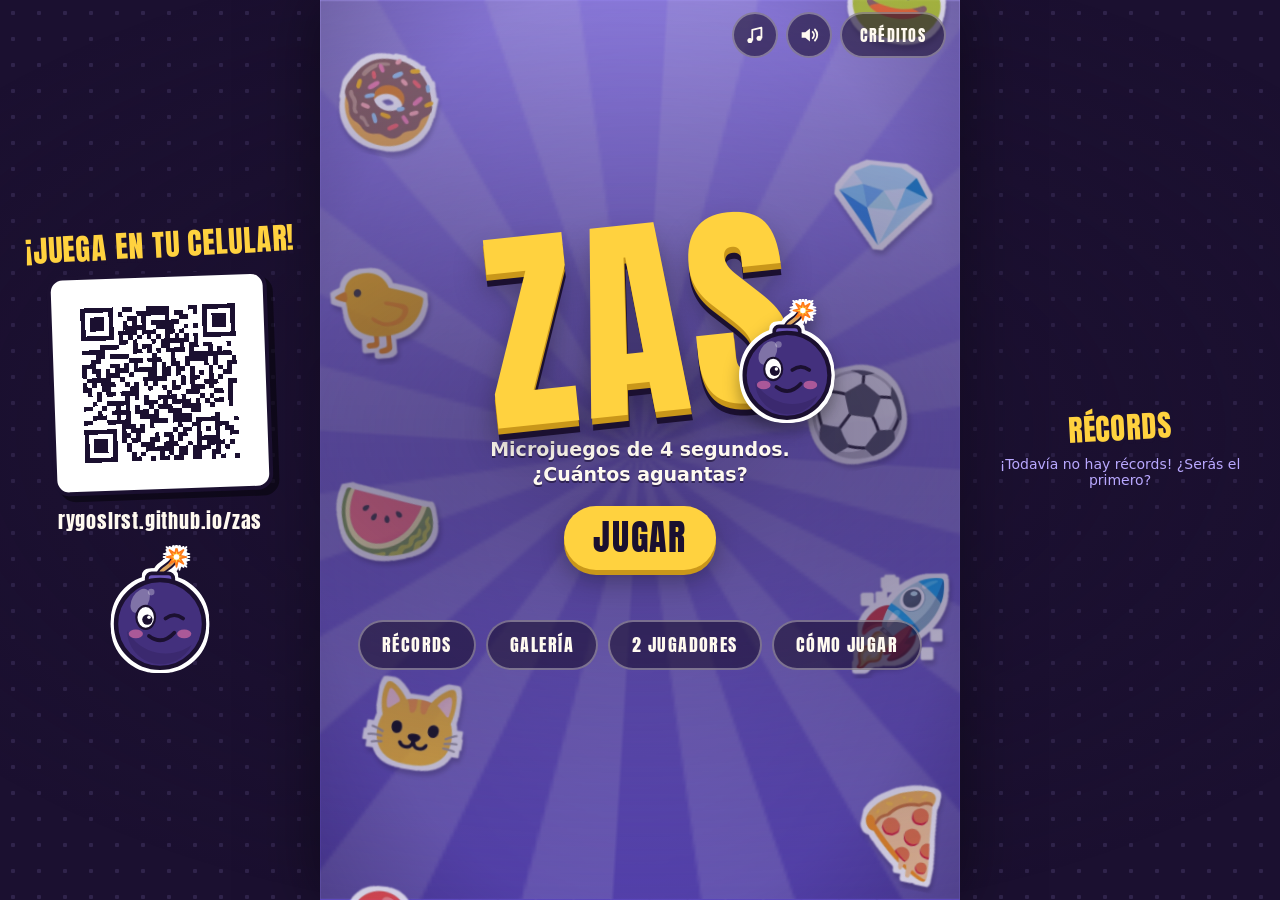
==== commit c3d0a54c: "Tabla de récords: puesto entre todas las partidas, tabla de hoy y contador - Cada partida terminada " ====
--- a/index.html
+++ b/index.html
@@ -62,6 +62,7 @@
   <p class="bajada">Microjuegos de 4 segundos.<br>¿Cuántos aguantas?</p>
   <button id="btn-jugar" class="cta" type="button">Jugar</button>
   <p id="titulo-record" class="record"></p>
+  <p id="titulo-contador" class="contador" hidden></p>
   <div class="fila-botones">
     <button class="boton texto ancho" data-accion="records" type="button">Récords</button>
     <button class="boton texto ancho" data-accion="galeria" type="button">Galería</button>
@@ -88,6 +89,7 @@
   <p id="fin-detalle" class="detalle"></p>
   <p id="fin-veredicto" class="bajada"></p>
   <p id="fin-record" class="record"></p>
+  <p id="fin-puesto" class="fin-puesto" hidden></p>
   <button id="anotar-luego" class="boton texto chico subrayado" type="button" hidden>Anotar mi nombre en la tabla</button>
   <div id="fin-nombre" class="caja-nombre" hidden>
     <p class="caja-titulo">¡Entraste a la tabla de récords!</p>
@@ -144,6 +146,10 @@
 <section id="records" class="panel" hidden role="dialog" aria-modal="true" aria-labelledby="records-titulo">
   <div class="panel-cuerpo desplazable">
     <h2 id="records-titulo">Récords</h2>
+    <div class="pestanas" role="tablist" aria-label="Qué récords">
+      <button class="pestana" role="tab" type="button" data-tabla="hoy" aria-selected="false">Hoy</button>
+      <button class="pestana" role="tab" type="button" data-tabla="siempre" aria-selected="true">Siempre</button>
+    </div>
     <p id="nota-tabla" class="nota-tabla">Los 10 mejores puntajes.</p>
     <ol id="tabla" class="tabla"></ol>
     <p id="tabla-vacia" class="nota-tabla" hidden>Todavía no hay récords. ¡Juega una partida!</p>
--- a/estilo.css
+++ b/estilo.css
@@ -259,6 +259,8 @@
   flex-wrap: wrap;
   justify-content: center;
   gap: 10px;
+  /* que no se salgan de la columna del juego (en la computadora y la tablet) */
+  max-width: calc(100vw - var(--col-izq, 0px) - var(--col-der, 0px) - 24px);
   margin-top: clamp(6px, 1.6vh, 14px);
 }
 .boton:focus-visible { outline: 3px solid var(--oro); outline-offset: 2px; }
@@ -385,6 +387,35 @@
 
 /* --- Tabla de récords ------------------------------------------------------------ */
 .nota-tabla { color: #cfc3f5; margin-bottom: 10px; }
+/* Hoy | Siempre */
+.pestanas { display: flex; gap: 6px; margin: 2px 0 10px; }
+.pestana {
+  appearance: none;
+  flex: 1;
+  height: 40px;
+  border-radius: 999px;
+  border: 2px solid rgba(255, 250, 240, 0.25);
+  background: transparent;
+  color: var(--crema);
+  font-family: var(--display);
+  font-size: 17px;
+  letter-spacing: 0.08em;
+  text-transform: uppercase;
+  cursor: pointer;
+}
+.pestana[aria-selected="true"] { background: var(--oro); border-color: var(--oro); color: var(--noche); }
+/* "1.234 partidas jugadas · 57 hoy" en el título */
+.contador { font-size: clamp(13px, 3.6vw, 15px); color: var(--lila); margin-top: -4px; }
+/* "Quedaste #57 de 230 partidas" en el final */
+.fin-puesto {
+  font-family: var(--display);
+  font-size: clamp(16px, 4.6vw, 20px);
+  letter-spacing: 0.04em;
+  text-transform: uppercase;
+  color: var(--oro);
+  animation: aparecerPuesto 0.35s ease-out both;
+}
+@keyframes aparecerPuesto { from { opacity: 0; transform: translateY(6px); } }
 .tabla { list-style: none; display: flex; flex-direction: column; gap: 4px; counter-reset: puesto; }
 .panel-cuerpo .tabla li {
   display: grid;
@@ -638,13 +669,20 @@
 .lado-lista li.nuevo { animation: destacar 1.6s ease-out; }
 @keyframes destacar { from { background: rgba(255, 210, 63, 0.35); } to { background: transparent; } }
 .lado-nota { font-size: 14px; color: var(--lila); }
+/* Costados angostos (una tablet acostada) */
+.lado.estrecho { gap: 8px; }
+.lado.estrecho .lado-titulo { font-size: 22px; }
+.lado.estrecho .lado-url { font-size: 14px; }
+.lado.estrecho .lado-zas { width: 76px; }
+.lado.estrecho .lado-lista { padding: 6px 8px; }
+.lado.estrecho .lado-lista li { font-size: 13px; gap: 6px; padding: 4px 0; }
 
 /* --- Modo stand: la demo se juega sola hasta que alguien toca ---------------- */
 #demo {
   z-index: 25;
   justify-content: space-between;
   background: transparent;
-  cursor: pointer;
+  cursor: none;                 /* el mouse quieto no tapa la demo */
   padding-top: max(18px, env(safe-area-inset-top));
   padding-bottom: max(70px, env(safe-area-inset-bottom));
 }
@@ -671,5 +709,5 @@
 
 @media (prefers-reduced-motion: reduce) {
   .cta, #fin .record.nuevo, .telefono, #titulo h1, .medalla, .caja-nombre, .cuenta.pum, .zas-carga, .zas-titulo,
-  .lado-zas, .demo-toca, .aviso { animation: none; }
-}
+  .lado-zas, .demo-toca, .aviso, .fin-puesto { animation: none; }
+}
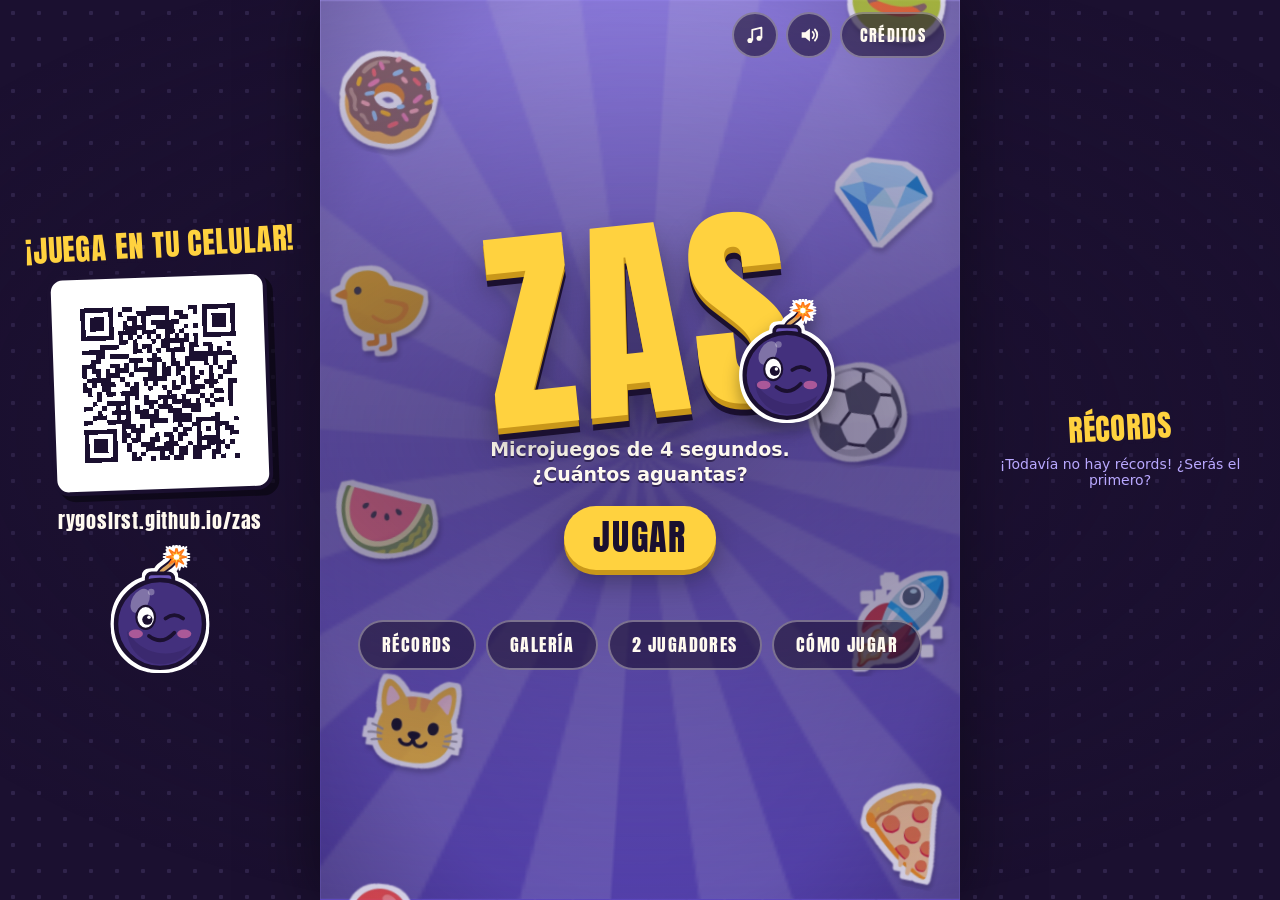
==== commit 9ce5a95a: "Aviso de versión nueva y versión en Créditos; la demo no hace vibrar - El juego queda guardado en el" ====
--- a/index.html
+++ b/index.html
@@ -174,7 +174,7 @@
     <h3>Cómo se juega</h3>
     <ul>
       <li>Aparece una orden: <b>¡ATRAPA!</b>, <b>¡CORTA!</b>, <b>¡ESQUIVA!</b>… Tienes unos segundos para cumplirla.</li>
-      <li>Se juega solo con el dedo (o el mouse): tocar, arrastrar, deslizar, mantener presionado, girar en círculos o dibujar una vuelta.</li>
+      <li>Se juega solo con el dedo (o el mouse): tocar, arrastrar, deslizar, mantener presionado, girar en círculos, dibujar una vuelta o pasar el dedo por un dibujo.</li>
       <li>Tienes 4 vidas. Cada cierto tiempo todo va <b>más rápido</b>.</li>
       <li>Cada microjuego superado da puntos: más si lo terminas rápido y más a mayor velocidad. Los jefes valen el triple.</li>
       <li><b>Racha:</b> con 5 seguidos sin fallar, los puntos valen ×1,5; con 10, ×2.</li>
@@ -199,6 +199,7 @@
       <dd>WarioWare, de Nintendo</dd>
     </dl>
 
+    <p id="version" class="nota-tabla version"></p>
     <button id="cerrar-creditos" class="boton texto" type="button">Cerrar</button>
   </div>
 </section>
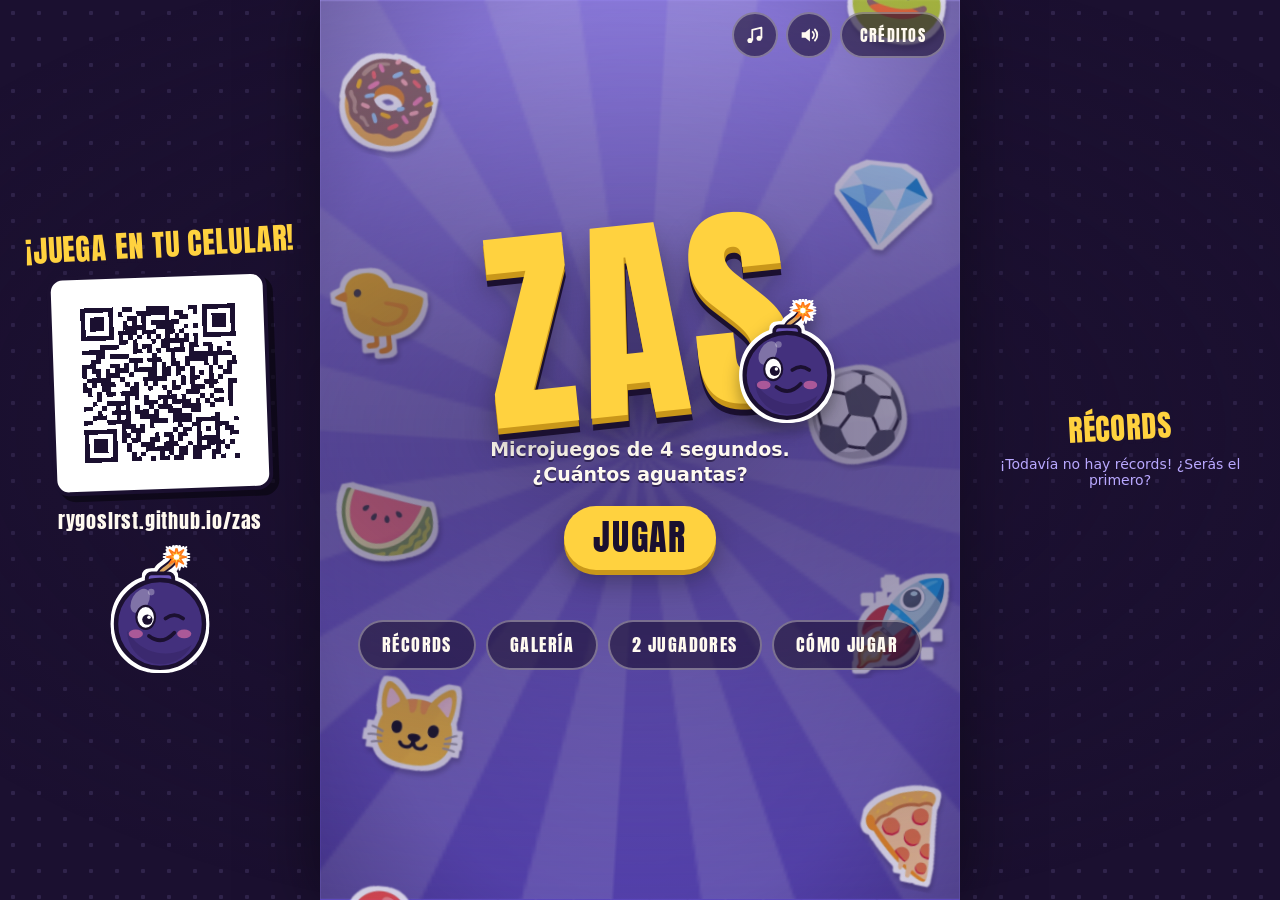
==== commit 09b716cd: "4 microjuegos y 2 jefes nuevos: 57 + 7 jefes = 64 - ¡APILA LAS CAJAS! (tocar): soltar la caja de la " ====
--- a/index.html
+++ b/index.html
@@ -8,6 +8,7 @@
 <meta name="apple-mobile-web-app-capable" content="yes">
 <meta name="apple-mobile-web-app-status-bar-style" content="black-translucent">
 <meta name="description" content="Microjuegos de 4 segundos. ¿Cuántos aguantas?">
+<meta name="author" content="Rafael Rodriguez, 4to H">
 <!-- Vista previa del link (WhatsApp, Instagram...): necesita la dirección completa -->
 <meta property="og:type" content="website">
 <meta property="og:url" content="https://rygoslrst.github.io/zas/">
@@ -169,12 +170,12 @@
 <section id="creditos" class="panel" hidden role="dialog" aria-modal="true" aria-labelledby="creditos-titulo">
   <div class="panel-cuerpo desplazable">
     <h2 id="creditos-titulo">ZAS</h2>
-    <p>Hecho para el torneo del colegio.</p>
+    <p>Un juego de <b>Rafael Rodriguez, 4to H</b>, hecho para el torneo del colegio.</p>
 
     <h3>Cómo se juega</h3>
     <ul>
       <li>Aparece una orden: <b>¡ATRAPA!</b>, <b>¡CORTA!</b>, <b>¡ESQUIVA!</b>… Tienes unos segundos para cumplirla.</li>
-      <li>Se juega solo con el dedo (o el mouse): tocar, arrastrar, deslizar, mantener presionado, girar en círculos, dibujar una vuelta o pasar el dedo por un dibujo.</li>
+      <li>Se juega solo con el dedo (o el mouse): tocar, arrastrar, deslizar, mantener presionado, girar en círculos, sacudir, dibujar una vuelta o pasar el dedo por un dibujo.</li>
       <li>Tienes 4 vidas. Cada cierto tiempo todo va <b>más rápido</b>.</li>
       <li>Cada microjuego superado da puntos: más si lo terminas rápido y más a mayor velocidad. Los jefes valen el triple.</li>
       <li><b>Racha:</b> con 5 seguidos sin fallar, los puntos valen ×1,5; con 10, ×2.</li>
@@ -187,6 +188,8 @@
 
     <h3>Créditos</h3>
     <dl>
+      <dt>Juego</dt>
+      <dd>Rafael Rodriguez, 4to H</dd>
       <dt>Dibujos</dt>
       <dd>Noto Emoji, de Google — licencia Apache 2.0</dd>
       <dt>Música y sonidos</dt>
